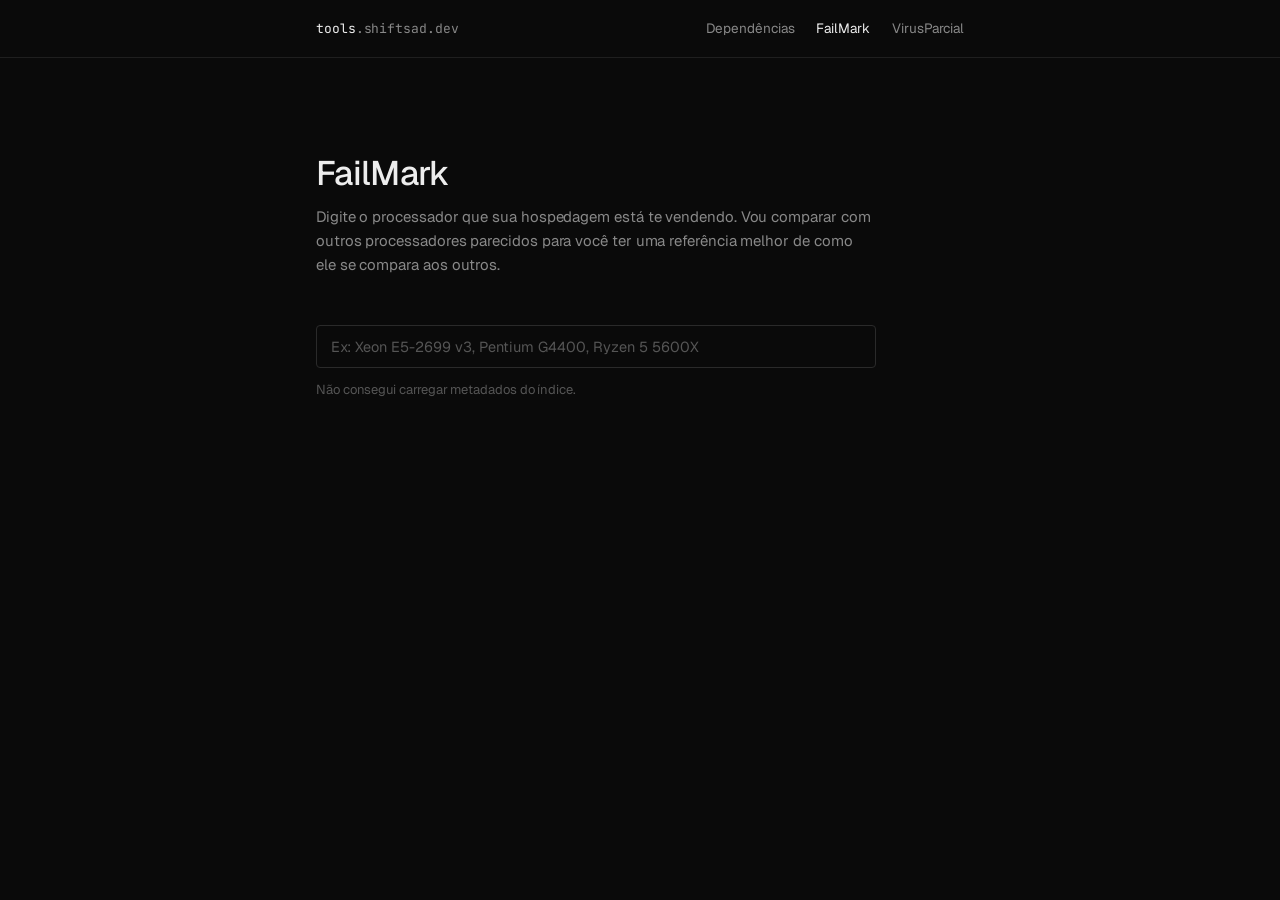
==== public/failmark.html @ 4856d9f2 "Initial commit: ferramentas Minecraft (VirusParcial, FailMark, extrator de dependências)" ====
<!doctype html>
<html lang="pt-BR" data-page="fail">
<head>
  <meta charset="utf-8" />
  <meta name="viewport" content="width=device-width,initial-scale=1" />
  <title>FailMark — tools.shiftsad.dev</title>
  <link rel="preconnect" href="https://fonts.googleapis.com" />
  <link rel="preconnect" href="https://fonts.gstatic.com" crossorigin />
  <link href="https://fonts.googleapis.com/css2?family=Geist:wght@400;500;600&family=JetBrains+Mono:wght@400;500&display=swap" rel="stylesheet" />
  <link rel="stylesheet" href="shared.css" />
  <style>
    .search-wrap {
      position: relative;
      max-width: 560px;
    }
    .suggestions {
      position: absolute;
      top: calc(100% + 4px);
      left: 0; right: 0;
      background: var(--surface);
      border: 1px solid var(--border-2);
      border-radius: 4px;
      box-shadow: 0 8px 24px rgba(0,0,0,0.4);
      z-index: 30;
      max-height: 280px;
      overflow-y: auto;
    }
    .suggestion {
      display: grid;
      grid-template-columns: 1fr auto auto;
      gap: 12px;
      align-items: center;
      padding: 9px 14px;
      cursor: pointer;
      border-bottom: 1px solid var(--border);
      font-size: 13.5px;
    }
    .suggestion:last-child { border-bottom: 0; }
    .suggestion:hover, .suggestion.is-focus { background: var(--surface-2); }
    .suggestion__name  { font-family: var(--mono); font-size: 12.5px; }
    .suggestion__year  { font-family: var(--mono); font-size: 11.5px; color: var(--dim); }
    .suggestion__score { font-family: var(--mono); font-size: 11.5px; color: var(--muted); }

    /* selected card */
    .selected {
      margin-top: 48px;
      padding-bottom: 22px;
      border-bottom: 1px solid var(--border);
      display: grid;
      grid-template-columns: 1fr auto;
      gap: 36px;
      align-items: end;
    }
    .selected__name {
      font-size: 28px;
      letter-spacing: -0.02em;
      margin: 0 0 6px;
      font-weight: 500;
    }
    .selected__meta {
      font-size: 13.5px;
      color: var(--muted);
      margin: 0;
    }
    .selected__score-label {
      font-size: 12.5px;
      color: var(--muted);
      margin-bottom: 4px;
      text-align: right;
    }
    .selected__score {
      font-family: var(--mono);
      font-size: 36px;
      font-weight: 500;
      letter-spacing: -0.01em;
      line-height: 1;
      text-align: right;
    }
    .selected__score-sub {
      font-size: 12px;
      color: var(--dim);
      margin-top: 4px;
      text-align: right;
    }

    .verdict {
      margin-top: 24px;
      padding: 16px 0 22px;
      border-bottom: 1px solid var(--border);
      font-size: 15px;
      line-height: 1.6;
      color: var(--text);
      max-width: 680px;
    }
    .verdict strong { font-weight: 500; }

    /* peers */
    .peers-head {
      margin-top: 36px;
      display: flex;
      justify-content: space-between;
      align-items: baseline;
      margin-bottom: 14px;
    }
    .peers-head h2 {
      font-size: 15px;
      font-weight: 500;
      margin: 0;
      letter-spacing: -0.005em;
    }
    .peers-head__sub { font-size: 13px; color: var(--muted); }

    .peers {
      width: 100%;
      border-collapse: collapse;
    }
    .peers th, .peers td {
      text-align: left;
      padding: 11px 12px;
      border-bottom: 1px solid var(--border);
      font-size: 13.5px;
      vertical-align: baseline;
    }
    .peers th {
      font-size: 12px;
      font-weight: 500;
      color: var(--muted);
      border-bottom: 1px solid var(--border);
      padding-top: 8px;
      padding-bottom: 8px;
    }
    .peers th:first-child, .peers td:first-child { padding-left: 0; }
    .peers th:last-child, .peers td:last-child { padding-right: 0; text-align: right; }
    .peers tr.is-target td {
      background: var(--surface-2);
    }
    .peers tr.is-target td:first-child { padding-left: 12px; }
    .peers .col-name { font-family: var(--mono); font-size: 13px; }
    .peers .col-year { color: var(--muted); font-family: var(--mono); font-size: 12px; }
    .peers .col-score { font-family: var(--mono); font-size: 13px; }

    /* multi-thread (subdued) */
    .mc {
      margin-top: 48px;
      padding-top: 18px;
      border-top: 1px solid var(--border);
    }
    .mc__toggle {
      background: none; border: 0; padding: 0; cursor: pointer;
      color: var(--muted); font-size: 13.5px; font-family: var(--sans);
      display: inline-flex; align-items: baseline; gap: 8px;
    }
    .mc__toggle:hover { color: var(--text); }
    .mc__toggle .chev { font-family: var(--mono); transition: transform 0.15s; display: inline-block; }
    .mc__toggle[aria-expanded="true"] .chev { transform: rotate(90deg); }
    .mc__body { display: none; margin-top: 18px; }
    .mc__toggle[aria-expanded="true"] + .mc__body { display: block; }
    .mc__body p {
      color: var(--muted); font-size: 13.5px; max-width: 560px; margin: 0 0 18px;
    }
  </style>
</head>
<body>
  <div id="site-header"></div>

  <main class="page">
    <h1 class="page-title">FailMark</h1>
    <p class="page-lede">Digite o processador que sua hospedagem está te vendendo. Vou comparar com outros processadores parecidos para você ter uma referência melhor de como ele se compara aos outros.</p>

    <div class="search-wrap">
      <input id="cpu-input" class="input" type="text" placeholder="Ex: Xeon E5-2699 v3, Pentium G4400, Ryzen 5 5600X" autocomplete="off" />
      <div class="suggestions" id="suggestions" hidden></div>
    </div>

    <p class="page-lede" id="meta-line" style="margin-top: 12px; font-size: 13px; color: var(--dim);"></p>

    <div id="result" hidden></div>
  </main>

  <script src="header.js"></script>
  <script>
    const API_BASE = "";
    const $ = (s) => document.querySelector(s);

    const input = $("#cpu-input");
    const sugBox = $("#suggestions");
    const metaLine = $("#meta-line");
    let focusIdx = -1;
    let matches = [];
    let searchTimer = null;
    let meta = null;

    input.addEventListener("input", onInput);
    input.addEventListener("keydown", onKey);
    input.addEventListener("focus", onInput);
    document.addEventListener("click", e => { if (!e.target.closest(".search-wrap")) hideSug(); });

    fetch(`${API_BASE}/api/failmark/meta`)
      .then(r => r.json())
      .then(data => {
        meta = data;
        if (data.cpu_count) {
          const when = data.last_sync
            ? new Date(data.last_sync * 1000).toLocaleDateString("pt-BR")
            : "nunca";
          metaLine.textContent = `${data.cpu_count.toLocaleString("pt-BR")} processadores no índice · atualizado ${when}`;
        } else if (data.sync_status === "running") {
          metaLine.textContent = "Baixando índice PassMark… primeira sincronização em andamento.";
        } else {
          metaLine.textContent = "Índice ainda vazio — sincronização PassMark vai rodar em breve.";
        }
      })
      .catch(() => {
        metaLine.textContent = "Não consegui carregar metadados do índice.";
      });

    function onInput() {
      const q = input.value.trim();
      clearTimeout(searchTimer);
      if (q.length < 2) { hideSug(); return; }
      searchTimer = setTimeout(() => search(q), 180);
    }

    async function search(q) {
      try {
        const res = await fetch(`${API_BASE}/api/failmark/search?q=${encodeURIComponent(q)}&limit=7`);
        const data = await res.json();
        if (!res.ok) throw new Error(data.error || `erro ${res.status}`);
        matches = data.results || [];
        if (!matches.length) { hideSug(); return; }
        focusIdx = -1;
        sugBox.hidden = false;
        sugBox.innerHTML = matches.map((c, i) => `
          <div class="suggestion${i === focusIdx ? " is-focus" : ""}" data-id="${c.id}">
            <span class="suggestion__name">${escapeHtml(c.name)}</span>
            <span class="suggestion__year">${c.year || "—"}</span>
            <span class="suggestion__score">${c.st != null ? `ST ${c.st}` : "ST —"}</span>
          </div>
        `).join("");
        sugBox.querySelectorAll(".suggestion").forEach(el =>
          el.addEventListener("click", () => pick(+el.dataset.id))
        );
      } catch {
        hideSug();
      }
    }

    function hideSug() { sugBox.hidden = true; focusIdx = -1; }

    function onKey(e) {
      if (sugBox.hidden) { if (e.key === "Enter") tryDirect(); return; }
      if (e.key === "ArrowDown") { focusIdx = (focusIdx + 1) % matches.length; renderSug(); e.preventDefault(); }
      else if (e.key === "ArrowUp") { focusIdx = (focusIdx - 1 + matches.length) % matches.length; renderSug(); e.preventDefault(); }
      else if (e.key === "Enter") { focusIdx >= 0 ? pick(matches[focusIdx].id) : tryDirect(); }
      else if (e.key === "Escape") hideSug();
    }

    function renderSug() {
      sugBox.querySelectorAll(".suggestion").forEach((el, i) => {
        el.classList.toggle("is-focus", i === focusIdx);
      });
    }

    async function tryDirect() {
      const q = input.value.trim();
      if (q.length < 2) return;
      await search(q);
      if (matches.length) pick(matches[0].id);
    }

    async function pick(cpuId) {
      hideSug();
      try {
        const res = await fetch(`${API_BASE}/api/failmark/cpu/${cpuId}/peers`);
        const data = await res.json();
        if (!res.ok) throw new Error(data.error || `erro ${res.status}`);
        input.value = data.cpu.name;
        renderResult(data.cpu, data.peers, data.table);
      } catch (err) {
        $("#result").hidden = false;
        $("#result").innerHTML = `<p class="err">${escapeHtml(err.message || "falha ao carregar")}</p>`;
      }
    }

    function renderResult(cpu, peers, table) {
      const out = $("#result");
      out.hidden = false;
      const year = cpu.year || "—";
      out.innerHTML = `
        <div class="selected">
          <div>
            <h2 class="selected__name">${escapeHtml(cpu.name)}</h2>
            <p class="selected__meta">${year} · ${escapeHtml(cpu.segment)}</p>
          </div>
          <div>
            <div class="selected__score-label">single-thread</div>
            <div class="selected__score">${cpu.st != null ? cpu.st : "—"}</div>
            <div class="selected__score-sub">índice PassMark</div>
          </div>
        </div>

        <div class="verdict">${verdict(cpu)}</div>

        <div class="peers-head">
          <h2>Processadores com desempenho parecido</h2>
          <span class="peers-head__sub">${peers.length} resultados · mais antigos primeiro</span>
        </div>
        <table class="peers">
          <thead>
            <tr>
              <th>Processador</th>
              <th>Ano</th>
              <th>Segmento</th>
              <th>ST</th>
            </tr>
          </thead>
          <tbody>
            ${table.map(c => `
              <tr class="${c.id === cpu.id ? "is-target" : ""}">
                <td class="col-name">${escapeHtml(c.name)}</td>
                <td class="col-year">${c.year || "—"}</td>
                <td>${escapeHtml(c.segment)}</td>
                <td class="col-score">${c.st != null ? c.st : "—"}</td>
              </tr>
            `).join("")}
          </tbody>
        </table>

        <div class="mc">
          <button class="mc__toggle" id="mc-toggle" aria-expanded="false">
            <span class="chev">›</span> Mostrar comparação multi-thread
          </button>
          <div class="mc__body">
            <p>Pra Minecraft, multi-thread importa menos — a thread principal faz quase tudo que afeta o TPS. Inclusos só para referência.</p>
            <table class="peers">
              <thead><tr><th>Processador</th><th>Ano</th><th>MT</th></tr></thead>
              <tbody>
                ${[...peers, cpu].filter(c => c.mt != null).sort((a, b) => b.mt - a.mt).map(c => `
                  <tr class="${c.id === cpu.id ? "is-target" : ""}">
                    <td class="col-name">${escapeHtml(c.name)}</td>
                    <td class="col-year">${c.year || "—"}</td>
                    <td class="col-score">${c.mt.toLocaleString("pt-BR")}</td>
                  </tr>
                `).join("")}
              </tbody>
            </table>
          </div>
        </div>
      `;
      document.getElementById("mc-toggle").addEventListener("click", e => {
        const exp = e.currentTarget.getAttribute("aria-expanded") === "true";
        e.currentTarget.setAttribute("aria-expanded", String(!exp));
      });
    }

    function verdict(cpu) {
      const st = cpu.st;
      const tail = " Um processador desktop moderno (Ryzen 5 5600 / i5-12400 ou mais novo) entrega aproximadamente o <strong>dobro</strong> dessa pontuação em um único core.";
      if (st == null)
        return `<strong>${escapeHtml(cpu.name)}</strong> está no índice, mas sem pontuação single-thread disponível.`;
      if (st < 1000)
        return `<strong>${escapeHtml(cpu.name)}</strong> está na faixa de processadores de 2006–2010. Qualquer coisa acima de 30 jogadores vai derrubar o TPS no primeiro evento minimamente custoso.` + tail;
      if (st < 1800)
        return `<strong>${escapeHtml(cpu.name)}</strong> é a faixa que hosts baratos adoram — muitos cores escondendo desempenho por thread fraco. Aguenta hub; sofre em survival, skyblock ou qualquer coisa com redstone.` + tail;
      if (st < 2700)
        return `<strong>${escapeHtml(cpu.name)}</strong> dá pra usar. Roda uma comunidade pequena com folga. Considere isso um piso, não uma meta.`;
      return `<strong>${escapeHtml(cpu.name)}</strong> tem ótimo desempenho single-thread. É o que você deveria estar pagando.`;
    }

    function escapeHtml(s) {
      return String(s).replace(/[&<>"']/g, c => ({ "&":"&amp;","<":"&lt;",">":"&gt;","\"":"&quot;","'":"&#39;" }[c]));
    }
  </script>
</body>
</html>
---- public/shared.css ----
/* tools.shiftsad.dev — v3 simple black */
:root {
  --bg:           #0a0a0a;
  --surface:      #131313;
  --surface-2:    #181818;
  --border:       #1f1f1f;
  --border-2:     #2a2a2a;
  --text:         #ededed;
  --muted:        #888888;
  --dim:          #555555;

  --pad-page: clamp(20px, 5vw, 56px);

  --sans: "Geist", -apple-system, BlinkMacSystemFont, "Segoe UI", sans-serif;
  --mono: "JetBrains Mono", ui-monospace, "SF Mono", Menlo, monospace;
}

* { box-sizing: border-box; }
html, body { margin: 0; padding: 0; }
body {
  background: var(--bg);
  color: var(--text);
  font-family: var(--sans);
  font-size: 15px;
  line-height: 1.55;
  -webkit-font-smoothing: antialiased;
  min-height: 100vh;
  letter-spacing: -0.005em;
}

/* ── HEADER ────────────────────────────────────────────────────────── */
.site-header {
  border-bottom: 1px solid var(--border);
}
.site-header__inner {
  max-width: 760px;
  margin: 0 auto;
  padding: 18px var(--pad-page);
  display: flex;
  align-items: baseline;
  gap: 32px;
}
.brand {
  text-decoration: none;
  color: var(--text);
  font-family: var(--mono);
  font-size: 13px;
  display: inline-flex;
  align-items: baseline;
}
.brand__domain { color: var(--muted); transition: color 0.12s; }
.brand:hover .brand__domain { color: var(--text); }
.brand__section { color: var(--text); }
.nav {
  display: flex;
  align-items: baseline;
  gap: 22px;
  margin-left: auto;
}
.nav a {
  color: var(--muted);
  text-decoration: none;
  font-size: 13.5px;
  transition: color 0.12s;
}
.nav a:hover { color: var(--text); }
.nav a[aria-current="page"] { color: var(--text); }

/* ── LAYOUT ────────────────────────────────────────────────────────── */
.page {
  max-width: 760px;
  margin: 0 auto;
  padding: clamp(56px, 8vw, 96px) var(--pad-page) 160px;
}

h1.page-title {
  font-size: clamp(28px, 3.6vw, 34px);
  letter-spacing: -0.02em;
  line-height: 1.15;
  margin: 0 0 12px;
  font-weight: 500;
}
.page-lede {
  font-size: 15px;
  color: var(--muted);
  max-width: 560px;
  margin: 0 0 48px;
  line-height: 1.6;
  text-wrap: pretty;
}

/* ── FORM ──────────────────────────────────────────────────────────── */
.input {
  width: 100%;
  padding: 11px 14px;
  border-radius: 4px;
  background: var(--bg);
  border: 1px solid var(--border-2);
  color: var(--text);
  font-family: var(--sans);
  font-size: 14.5px;
  transition: border 0.12s;
}
.input:focus {
  outline: none;
  border-color: var(--text);
}
.input::placeholder { color: var(--dim); }

/* ── BUTTONS ───────────────────────────────────────────────────────── */
.btn {
  display: inline-flex;
  align-items: center;
  gap: 8px;
  padding: 10px 18px;
  border-radius: 4px;
  font-family: var(--sans);
  font-size: 14px;
  font-weight: 500;
  border: 1px solid var(--text);
  background: var(--text);
  color: var(--bg);
  cursor: pointer;
  text-decoration: none;
  user-select: none;
  transition: opacity 0.12s;
  white-space: nowrap;
}
.btn:hover { opacity: 0.86; }
.btn--ghost {
  background: transparent;
  color: var(--muted);
  border-color: var(--border-2);
}
.btn--ghost:hover { color: var(--text); border-color: var(--text); opacity: 1; }
.btn[disabled] { opacity: 0.35; cursor: not-allowed; pointer-events: none; }

/* utility */
.mono  { font-family: var(--mono); }
.muted { color: var(--muted); }
.dim   { color: var(--dim); }

a.link {
  color: var(--muted);
  text-decoration: underline;
  text-decoration-color: var(--border-2);
  text-underline-offset: 3px;
  transition: color 0.12s, text-decoration-color 0.12s;
}
a.link:hover { color: var(--text); text-decoration-color: var(--text); }

::selection { background: var(--text); color: var(--bg); }
::-webkit-scrollbar { width: 8px; height: 8px; }
::-webkit-scrollbar-track { background: transparent; }
::-webkit-scrollbar-thumb { background: var(--border-2); border-radius: 4px; }
::-webkit-scrollbar-thumb:hover { background: #444; }
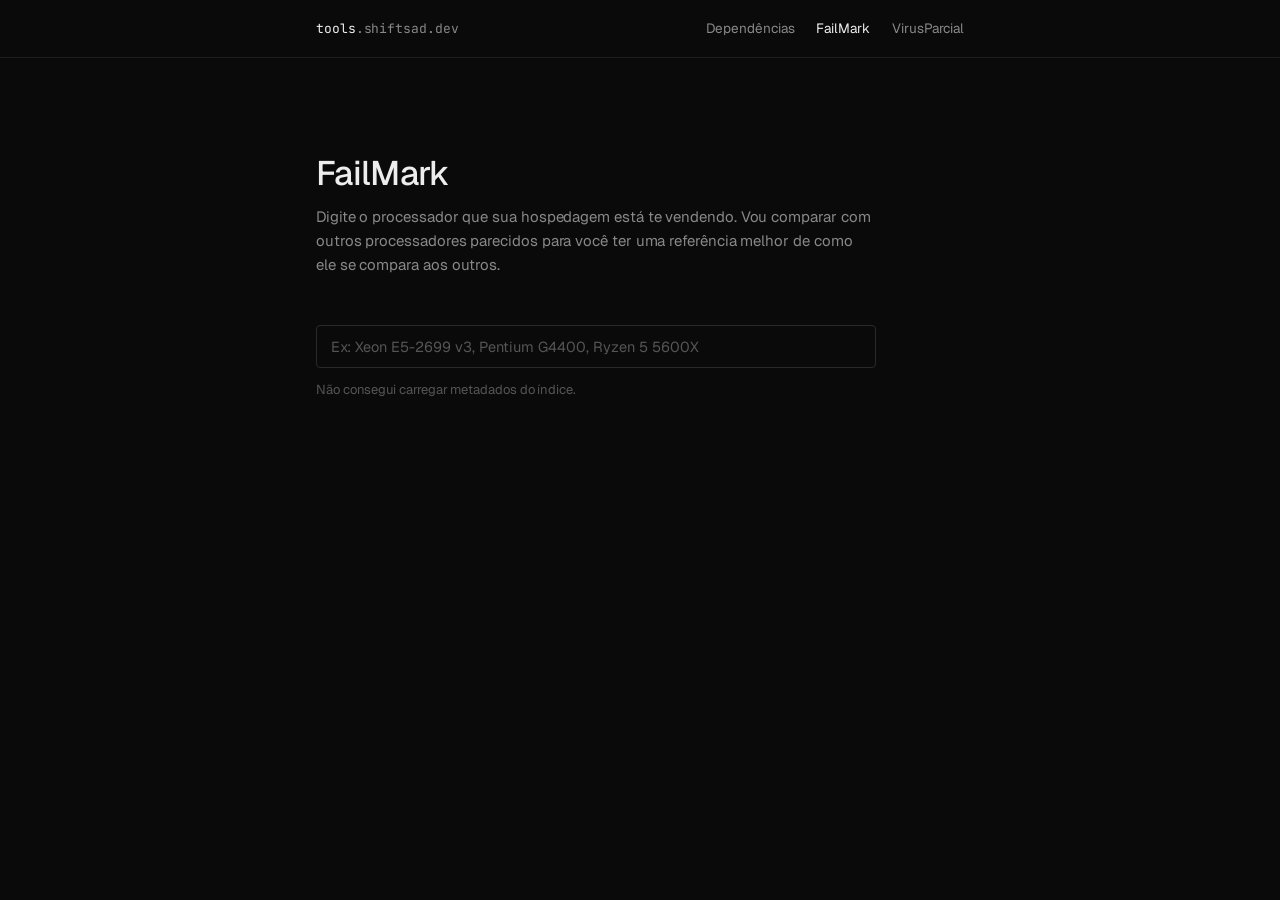
==== commit ae903fb3: "fix(failmark): include `table` field when CPU has no single-thread score CPUs without a PassMark sin" ====
--- a/public/failmark.html
+++ b/public/failmark.html
@@ -275,7 +275,7 @@
         const data = await res.json();
         if (!res.ok) throw new Error(data.error || `erro ${res.status}`);
         input.value = data.cpu.name;
-        renderResult(data.cpu, data.peers, data.table);
+        renderResult(data.cpu, data.peers || [], data.table || [data.cpu]);
       } catch (err) {
         $("#result").hidden = false;
         $("#result").innerHTML = `<p class="err">${escapeHtml(err.message || "falha ao carregar")}</p>`;
